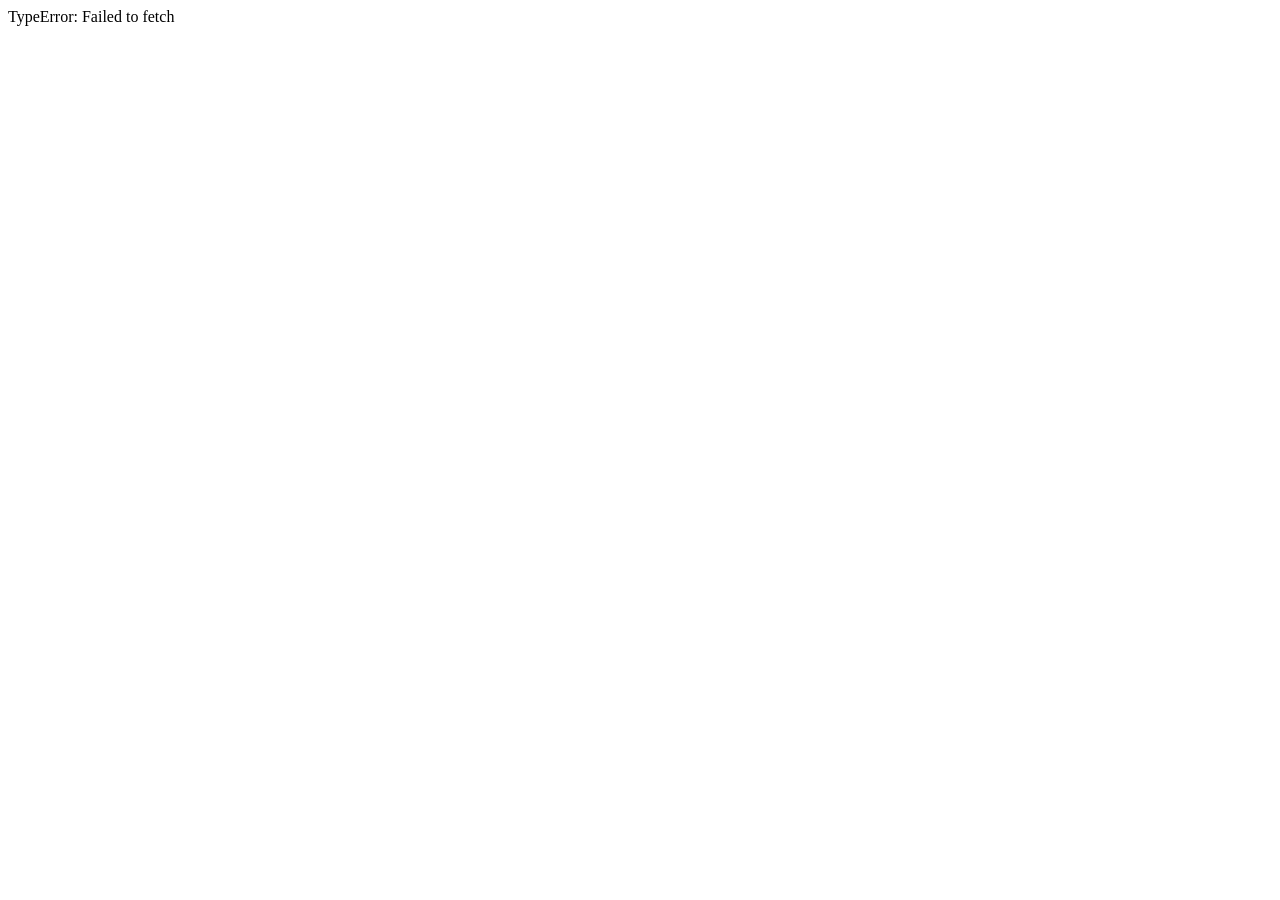
==== www/index.html @ 34a19ab0 "[docker] [init] add (api, www, nginx, postgres) / [go] update project struct" ====
<!DOCTYPE html>
<html lang="ru">
<head>
  <meta charset="UTF-8" />
  <title>Вывод сообщения</title>
</head>
<body>
  <div id="output">Загрузка...</div>

  <script>
    async function fetchMessage() {
      try {
         const response = await fetch('http://localhost:8080/api/');
        if (!response.ok) {
          throw new Error(`Ошибка HTTP: ${response.status}`);
        }
        console.log("1");
        const data = await response.json();
        document.getElementById('output').textContent = data.message;
      } catch (error) {
        document.getElementById('output').textContent = error;
      }
    }

    fetchMessage();
  </script>
</body>
</html>
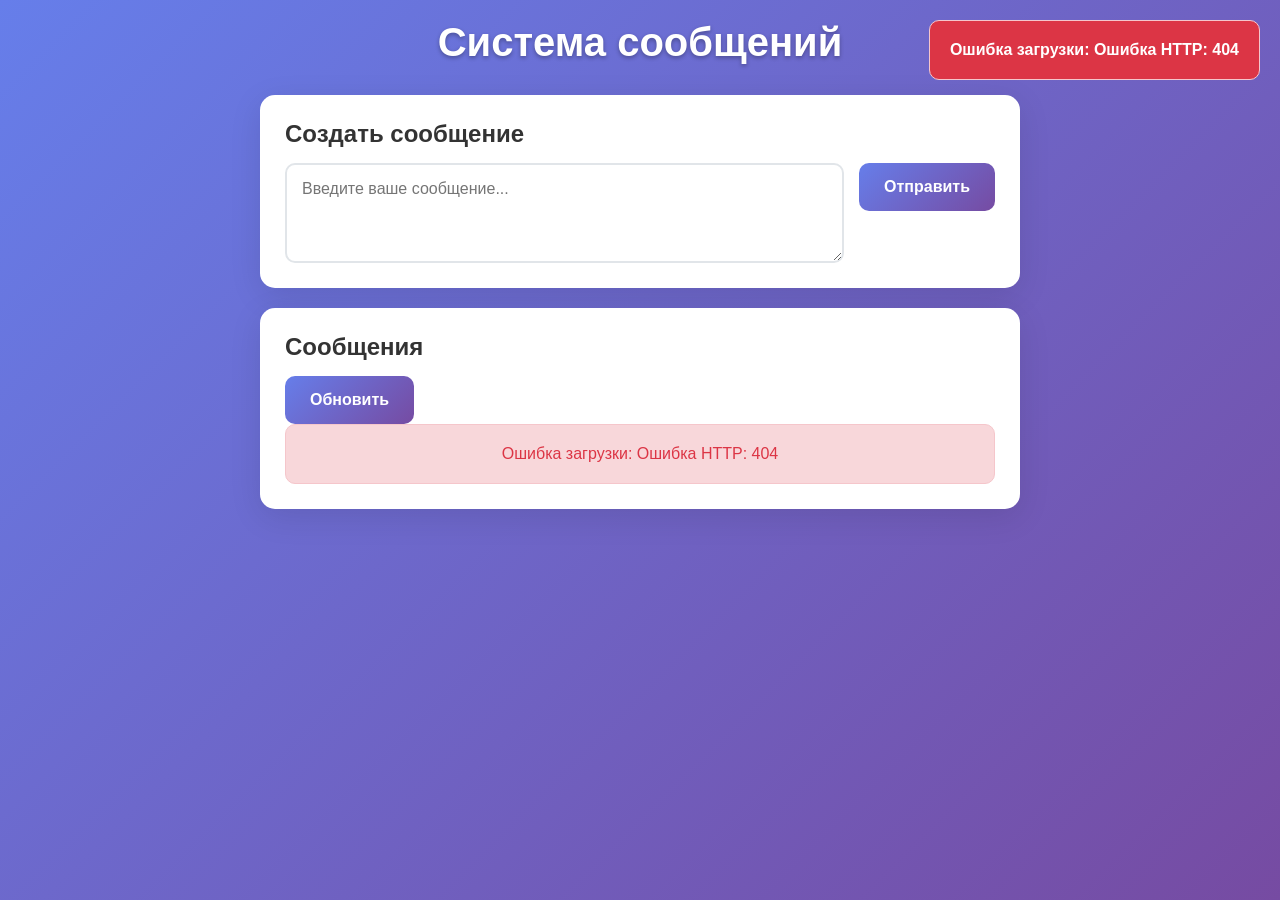
==== commit 62bd4013: "speedrun 1" ====
--- a/www/index.html
+++ b/www/index.html
@@ -2,27 +2,31 @@
 <html lang="ru">
 <head>
   <meta charset="UTF-8" />
-  <title>Вывод сообщения</title>
+  <meta name="viewport" content="width=device-width, initial-scale=1.0">
+  <title>Система сообщений</title>
+  <link rel="stylesheet" href="styles.css">
 </head>
 <body>
-  <div id="output">Загрузка...</div>
+  <div class="container">
+    <h1>Система сообщений</h1>
+    
+    <div class="message-form">
+      <h2>Создать сообщение</h2>
+      <div class="form-group">
+        <textarea id="messageText" placeholder="Введите ваше сообщение..."></textarea>
+        <button onclick="createMessage()">Отправить</button>
+      </div>
+    </div>
 
-  <script>
-    async function fetchMessage() {
-      try {
-         const response = await fetch('http://localhost:8080/api/');
-        if (!response.ok) {
-          throw new Error(`Ошибка HTTP: ${response.status}`);
-        }
-        console.log("1");
-        const data = await response.json();
-        document.getElementById('output').textContent = data.message;
-      } catch (error) {
-        document.getElementById('output').textContent = error;
-      }
-    }
+    <div class="messages-section">
+      <h2>Сообщения</h2>
+      <button onclick="loadMessages()">Обновить</button>
+      <div id="output">Загрузка...</div>
+    </div>
 
-    fetchMessage();
-  </script>
+    <div class="status" id="status"></div>
+  </div>
+
+  <script src="scripts.js"></script>
 </body>
 </html>
--- a/www/styles.css
+++ b/www/styles.css
@@ -0,0 +1,190 @@
+* {
+    margin: 0;
+    padding: 0;
+    box-sizing: border-box;
+}
+
+body {
+    font-family: -apple-system, BlinkMacSystemFont, 'Segoe UI', Roboto, Oxygen, Ubuntu, Cantarell, sans-serif;
+    background: linear-gradient(135deg, #667eea 0%, #764ba2 100%);
+    min-height: 100vh;
+    color: #333;
+}
+
+.container {
+    max-width: 800px;
+    margin: 0 auto;
+    padding: 20px;
+}
+
+h1 {
+    text-align: center;
+    color: white;
+    margin-bottom: 30px;
+    font-size: 2.5rem;
+    text-shadow: 0 2px 4px rgba(0,0,0,0.3);
+}
+
+h2 {
+    color: #333;
+    margin-bottom: 15px;
+    font-size: 1.5rem;
+}
+
+.message-form, .messages-section {
+    background: white;
+    border-radius: 15px;
+    padding: 25px;
+    margin-bottom: 20px;
+    box-shadow: 0 8px 32px rgba(0,0,0,0.1);
+    backdrop-filter: blur(10px);
+}
+
+.form-group {
+    display: flex;
+    gap: 15px;
+    align-items: flex-start;
+}
+
+textarea {
+    flex: 1;
+    padding: 15px;
+    border: 2px solid #e1e5e9;
+    border-radius: 10px;
+    font-size: 16px;
+    resize: vertical;
+    min-height: 100px;
+    font-family: inherit;
+    transition: border-color 0.3s ease;
+}
+
+textarea:focus {
+    outline: none;
+    border-color: #667eea;
+    box-shadow: 0 0 0 3px rgba(102, 126, 234, 0.1);
+}
+
+button {
+    padding: 15px 25px;
+    background: linear-gradient(135deg, #667eea 0%, #764ba2 100%);
+    color: white;
+    border: none;
+    border-radius: 10px;
+    font-size: 16px;
+    font-weight: 600;
+    cursor: pointer;
+    transition: all 0.3s ease;
+    white-space: nowrap;
+}
+
+button:hover {
+    transform: translateY(-2px);
+    box-shadow: 0 5px 15px rgba(102, 126, 234, 0.4);
+}
+
+button:active {
+    transform: translateY(0);
+}
+
+.message {
+    background: #f8f9fa;
+    border: 1px solid #e9ecef;
+    border-radius: 10px;
+    padding: 20px;
+    margin-bottom: 15px;
+    transition: all 0.3s ease;
+}
+
+.message:hover {
+    box-shadow: 0 4px 15px rgba(0,0,0,0.1);
+    transform: translateY(-1px);
+}
+
+.message-content {
+    font-size: 16px;
+    line-height: 1.6;
+    margin-bottom: 10px;
+    word-wrap: break-word;
+}
+
+.message-meta {
+    font-size: 12px;
+    color: #6c757d;
+    display: flex;
+    justify-content: space-between;
+    align-items: center;
+}
+
+.delete-btn {
+    padding: 5px 10px;
+    font-size: 12px;
+    background: #dc3545;
+    margin-left: 10px;
+}
+
+.delete-btn:hover {
+    background: #c82333;
+    box-shadow: 0 3px 10px rgba(220, 53, 69, 0.4);
+}
+
+.status {
+    position: fixed;
+    top: 20px;
+    right: 20px;
+    padding: 15px 25px;
+    border-radius: 10px;
+    font-weight: 600;
+    z-index: 1000;
+    transition: all 0.3s ease;
+    transform: translateX(100%);
+}
+
+.status.success {
+    background: #28a745;
+    color: white;
+    transform: translateX(0);
+}
+
+.status.error {
+    background: #dc3545;
+    color: white;
+    transform: translateX(0);
+}
+
+.no-messages {
+    text-align: center;
+    color: #6c757d;
+    font-style: italic;
+    padding: 40px;
+}
+
+.error {
+    color: #dc3545;
+    text-align: center;
+    padding: 20px;
+    background: #f8d7da;
+    border-radius: 10px;
+    border: 1px solid #f5c6cb;
+}
+
+@media (max-width: 768px) {
+    .container {
+        padding: 10px;
+    }
+    
+    .form-group {
+        flex-direction: column;
+    }
+    
+    h1 {
+        font-size: 2rem;
+    }
+    
+    .message-meta {
+        flex-direction: column;
+        align-items: flex-start;
+        gap: 10px;
+    }
+}
+
+
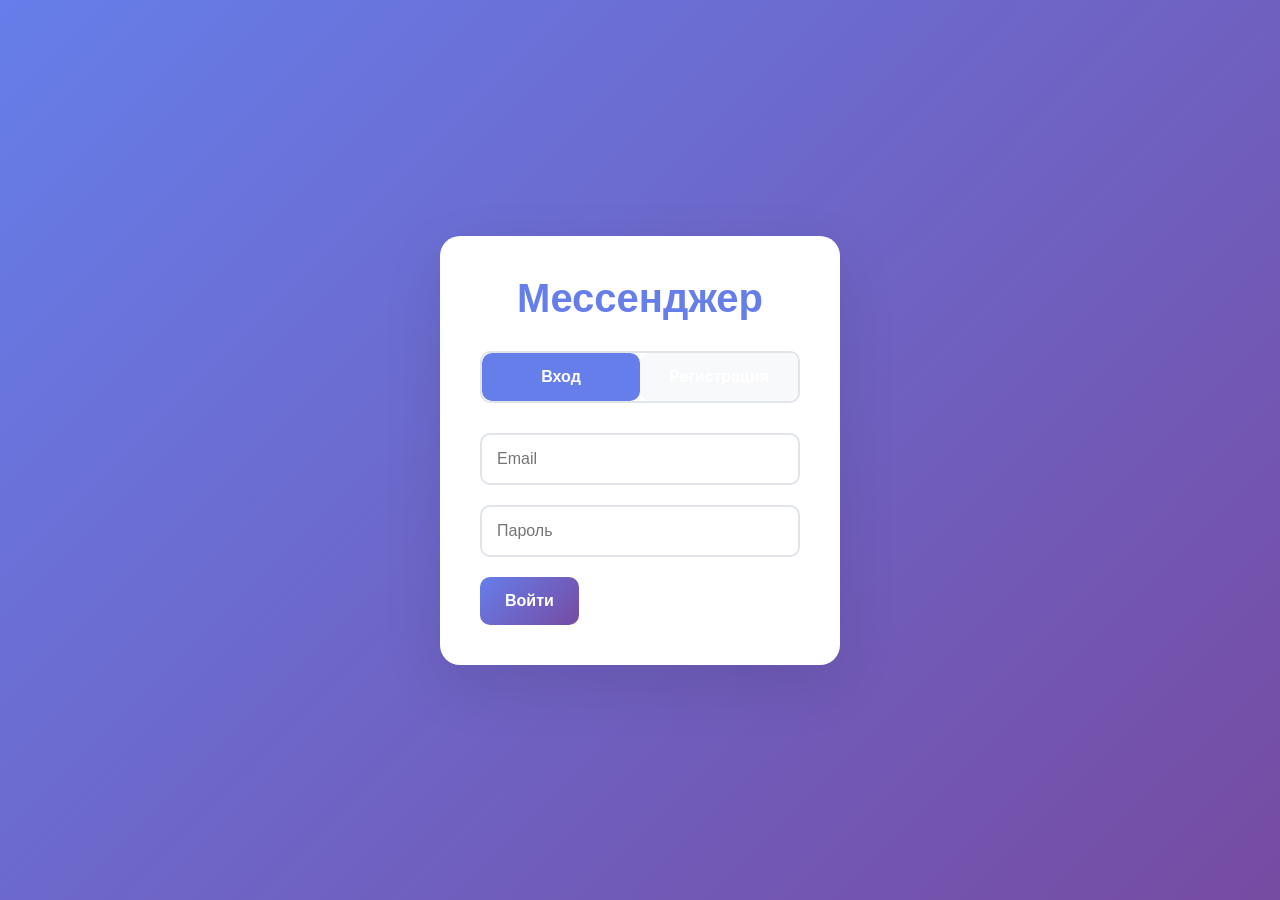
==== commit 35a787df: "speedrun 6" ====
--- a/www/index.html
+++ b/www/index.html
@@ -3,29 +3,104 @@
 <head>
   <meta charset="UTF-8" />
   <meta name="viewport" content="width=device-width, initial-scale=1.0">
-  <title>Система сообщений</title>
+  <title>Мессенджер</title>
   <link rel="stylesheet" href="styles.css">
 </head>
 <body>
-  <div class="container">
-    <h1>Система сообщений</h1>
-    
-    <div class="message-form">
-      <h2>Создать сообщение</h2>
-      <div class="form-group">
-        <textarea id="messageText" placeholder="Введите ваше сообщение..."></textarea>
-        <button onclick="createMessage()">Отправить</button>
+  <!-- Экран авторизации -->
+  <div id="authScreen" class="auth-screen">
+    <div class="auth-container">
+      <h1>Мессенджер</h1>
+      <div class="auth-tabs">
+        <button id="loginTab" class="tab-btn active" onclick="switchTab('login')">Вход</button>
+        <button id="registerTab" class="tab-btn" onclick="switchTab('register')">Регистрация</button>
+      </div>
+      
+      <!-- Форма входа -->
+      <div id="loginForm" class="auth-form">
+        <div class="form-group">
+          <input type="email" id="loginEmail" placeholder="Email" required>
+        </div>
+        <div class="form-group">
+          <input type="password" id="loginPassword" placeholder="Пароль" required>
+        </div>
+        <button onclick="login()">Войти</button>
+      </div>
+      
+      <!-- Форма регистрации -->
+      <div id="registerForm" class="auth-form hidden">
+        <div class="form-group">
+          <input type="text" id="registerFirstName" placeholder="Имя" required>
+        </div>
+        <div class="form-group">
+          <input type="text" id="registerLastName" placeholder="Фамилия" required>
+        </div>
+        <div class="form-group">
+          <input type="email" id="registerEmail" placeholder="Email" required>
+        </div>
+        <div class="form-group">
+          <input type="password" id="registerPassword" placeholder="Пароль" required>
+        </div>
+        <button onclick="register()">Зарегистрироваться</button>
       </div>
     </div>
+  </div>
 
-    <div class="messages-section">
-      <h2>Сообщения</h2>
-      <button onclick="loadMessages()">Обновить</button>
-      <div id="output">Загрузка...</div>
+  <!-- Главный экран чата -->
+  <div id="chatScreen" class="chat-screen hidden">
+    <div class="chat-container">
+      <!-- Боковая панель -->
+      <div class="sidebar">
+        <div class="user-info">
+          <div class="user-avatar">👤</div>
+          <div class="user-details">
+            <div id="currentUserName">Пользователь</div>
+            <button onclick="logout()" class="logout-btn">Выйти</button>
+          </div>
+        </div>
+        
+        <!-- Поиск друзей -->
+        <div class="search-section">
+          <input type="text" id="userSearch" placeholder="Поиск пользователей..." onkeyup="searchUsers()">
+          <div id="searchResults" class="search-results"></div>
+        </div>
+        
+        <!-- Список друзей -->
+        <div class="friends-section">
+          <h3>Друзья</h3>
+          <div id="friendsList" class="friends-list"></div>
+        </div>
+        
+        <!-- Входящие запросы в друзья -->
+        <div class="requests-section">
+          <h3>Заявки в друзья</h3>
+          <div id="friendRequests" class="friend-requests"></div>
+        </div>
+      </div>
+
+      <!-- Область чата -->
+      <div class="chat-area">
+        <div id="chatHeader" class="chat-header">
+          <div class="chat-title">Выберите собеседника</div>
+        </div>
+        
+        <div id="messagesContainer" class="messages-container">
+          <div class="no-chat-selected">
+            Выберите друга из списка, чтобы начать переписку
+          </div>
+        </div>
+        
+        <div id="messageForm" class="message-form hidden">
+          <div class="form-group">
+            <textarea id="messageText" placeholder="Введите сообщение..." rows="2"></textarea>
+            <button onclick="sendMessage()">Отправить</button>
+          </div>
+        </div>
+      </div>
     </div>
+  </div>
 
-    <div class="status" id="status"></div>
-  </div>
+  <div class="status" id="status"></div>
 
   <script src="scripts.js"></script>
 </body>
--- a/www/styles.css
+++ b/www/styles.css
@@ -11,59 +11,351 @@
     color: #333;
 }
 
-.container {
-    max-width: 800px;
-    margin: 0 auto;
-    padding: 20px;
-}
-
-h1 {
+/* Экран авторизации */
+.auth-screen {
+    display: flex;
+    justify-content: center;
+    align-items: center;
+    min-height: 100vh;
+    padding: 20px;
+}
+
+.auth-container {
+    background: white;
+    border-radius: 20px;
+    padding: 40px;
+    box-shadow: 0 20px 60px rgba(0,0,0,0.1);
+    width: 100%;
+    max-width: 400px;
+}
+
+.auth-container h1 {
     text-align: center;
-    color: white;
+    color: #667eea;
     margin-bottom: 30px;
     font-size: 2.5rem;
-    text-shadow: 0 2px 4px rgba(0,0,0,0.3);
-}
-
-h2 {
-    color: #333;
-    margin-bottom: 15px;
-    font-size: 1.5rem;
-}
-
-.message-form, .messages-section {
-    background: white;
-    border-radius: 15px;
-    padding: 25px;
+}
+
+.auth-tabs {
+    display: flex;
+    margin-bottom: 30px;
+    border-radius: 10px;
+    overflow: hidden;
+    border: 2px solid #e1e5e9;
+}
+
+.tab-btn {
+    flex: 1;
+    padding: 15px;
+    background: #f8f9fa;
+    border: none;
+    cursor: pointer;
+    font-size: 16px;
+    font-weight: 600;
+    transition: all 0.3s ease;
+}
+
+.tab-btn.active {
+    background: #667eea;
+    color: white;
+}
+
+.auth-form {
+    display: block;
+}
+
+.auth-form.hidden {
+    display: none;
+}
+
+.form-group {
     margin-bottom: 20px;
-    box-shadow: 0 8px 32px rgba(0,0,0,0.1);
-    backdrop-filter: blur(10px);
-}
-
-.form-group {
-    display: flex;
-    gap: 15px;
-    align-items: flex-start;
-}
-
-textarea {
-    flex: 1;
+}
+
+.form-group input {
+    width: 100%;
     padding: 15px;
     border: 2px solid #e1e5e9;
     border-radius: 10px;
     font-size: 16px;
-    resize: vertical;
-    min-height: 100px;
-    font-family: inherit;
     transition: border-color 0.3s ease;
 }
 
-textarea:focus {
+.form-group input:focus {
     outline: none;
     border-color: #667eea;
     box-shadow: 0 0 0 3px rgba(102, 126, 234, 0.1);
 }
 
+/* Главный экран чата */
+.chat-screen {
+    display: none;
+    height: 100vh;
+}
+
+.chat-screen.active {
+    display: block;
+}
+
+.chat-container {
+    display: flex;
+    height: 100vh;
+}
+
+/* Боковая панель */
+.sidebar {
+    width: 350px;
+    background: white;
+    border-right: 1px solid #e1e5e9;
+    display: flex;
+    flex-direction: column;
+    overflow: hidden;
+}
+
+.user-info {
+    padding: 20px;
+    border-bottom: 1px solid #e1e5e9;
+    display: flex;
+    align-items: center;
+    gap: 15px;
+}
+
+.user-avatar {
+    width: 50px;
+    height: 50px;
+    border-radius: 50%;
+    background: #667eea;
+    color: white;
+    display: flex;
+    align-items: center;
+    justify-content: center;
+    font-size: 24px;
+}
+
+.user-details {
+    flex: 1;
+}
+
+#currentUserName {
+    font-weight: 600;
+    font-size: 16px;
+    margin-bottom: 5px;
+}
+
+.logout-btn {
+    padding: 5px 10px;
+    font-size: 12px;
+    background: #dc3545;
+    color: white;
+    border: none;
+    border-radius: 5px;
+    cursor: pointer;
+}
+
+/* Поиск */
+.search-section {
+    padding: 20px;
+    border-bottom: 1px solid #e1e5e9;
+}
+
+.search-section input {
+    width: 100%;
+    padding: 10px;
+    border: 2px solid #e1e5e9;
+    border-radius: 8px;
+    font-size: 14px;
+}
+
+.search-results {
+    margin-top: 10px;
+    max-height: 150px;
+    overflow-y: auto;
+}
+
+.search-result-item {
+    padding: 10px;
+    border-radius: 8px;
+    cursor: pointer;
+    transition: background 0.2s;
+    display: flex;
+    justify-content: space-between;
+    align-items: center;
+}
+
+.search-result-item:hover {
+    background: #f8f9fa;
+}
+
+.add-friend-btn {
+    padding: 5px 10px;
+    font-size: 12px;
+    background: #28a745;
+    color: white;
+    border: none;
+    border-radius: 5px;
+    cursor: pointer;
+}
+
+/* Список друзей */
+.friends-section, .requests-section {
+    padding: 20px;
+    flex: 1;
+    overflow-y: auto;
+}
+
+.friends-section h3, .requests-section h3 {
+    margin-bottom: 15px;
+    font-size: 16px;
+    color: #667eea;
+}
+
+.friend-item, .request-item {
+    padding: 15px;
+    border-radius: 10px;
+    cursor: pointer;
+    transition: all 0.2s;
+    margin-bottom: 10px;
+    border: 2px solid transparent;
+}
+
+.friend-item:hover {
+    background: #f8f9fa;
+}
+
+.friend-item.active {
+    background: #667eea;
+    color: white;
+    border-color: #667eea;
+}
+
+.friend-name {
+    font-weight: 600;
+    margin-bottom: 5px;
+}
+
+.friend-email {
+    font-size: 12px;
+    color: #6c757d;
+}
+
+.friend-item.active .friend-email {
+    color: rgba(255,255,255,0.8);
+}
+
+.request-actions {
+    display: flex;
+    gap: 10px;
+    margin-top: 10px;
+}
+
+.accept-btn {
+    padding: 5px 10px;
+    font-size: 12px;
+    background: #28a745;
+    color: white;
+    border: none;
+    border-radius: 5px;
+    cursor: pointer;
+}
+
+.reject-btn {
+    padding: 5px 10px;
+    font-size: 12px;
+    background: #dc3545;
+    color: white;
+    border: none;
+    border-radius: 5px;
+    cursor: pointer;
+}
+
+/* Область чата */
+.chat-area {
+    flex: 1;
+    display: flex;
+    flex-direction: column;
+    background: #f8f9fa;
+}
+
+.chat-header {
+    background: white;
+    padding: 20px;
+    border-bottom: 1px solid #e1e5e9;
+}
+
+.chat-title {
+    font-weight: 600;
+    font-size: 18px;
+}
+
+.messages-container {
+    flex: 1;
+    padding: 20px;
+    overflow-y: auto;
+}
+
+.no-chat-selected {
+    text-align: center;
+    color: #6c757d;
+    font-style: italic;
+    margin-top: 50px;
+}
+
+.message {
+    background: white;
+    border-radius: 15px;
+    padding: 15px;
+    margin-bottom: 15px;
+    max-width: 70%;
+    box-shadow: 0 2px 10px rgba(0,0,0,0.1);
+}
+
+.message.own {
+    background: #667eea;
+    color: white;
+    margin-left: auto;
+}
+
+.message-content {
+    margin-bottom: 8px;
+    line-height: 1.4;
+    word-wrap: break-word;
+}
+
+.message-time {
+    font-size: 12px;
+    opacity: 0.7;
+}
+
+.message-form {
+    background: white;
+    padding: 20px;
+    border-top: 1px solid #e1e5e9;
+}
+
+.message-form .form-group {
+    display: flex;
+    gap: 15px;
+    align-items: flex-end;
+    margin-bottom: 0;
+}
+
+.message-form textarea {
+    flex: 1;
+    padding: 15px;
+    border: 2px solid #e1e5e9;
+    border-radius: 10px;
+    font-size: 16px;
+    resize: none;
+    font-family: inherit;
+    transition: border-color 0.3s ease;
+}
+
+.message-form textarea:focus {
+    outline: none;
+    border-color: #667eea;
+    box-shadow: 0 0 0 3px rgba(102, 126, 234, 0.1);
+}
+
 button {
     padding: 15px 25px;
     background: linear-gradient(135deg, #667eea 0%, #764ba2 100%);
@@ -84,47 +376,6 @@
 
 button:active {
     transform: translateY(0);
-}
-
-.message {
-    background: #f8f9fa;
-    border: 1px solid #e9ecef;
-    border-radius: 10px;
-    padding: 20px;
-    margin-bottom: 15px;
-    transition: all 0.3s ease;
-}
-
-.message:hover {
-    box-shadow: 0 4px 15px rgba(0,0,0,0.1);
-    transform: translateY(-1px);
-}
-
-.message-content {
-    font-size: 16px;
-    line-height: 1.6;
-    margin-bottom: 10px;
-    word-wrap: break-word;
-}
-
-.message-meta {
-    font-size: 12px;
-    color: #6c757d;
-    display: flex;
-    justify-content: space-between;
-    align-items: center;
-}
-
-.delete-btn {
-    padding: 5px 10px;
-    font-size: 12px;
-    background: #dc3545;
-    margin-left: 10px;
-}
-
-.delete-btn:hover {
-    background: #c82333;
-    box-shadow: 0 3px 10px rgba(220, 53, 69, 0.4);
 }
 
 .status {
@@ -151,40 +402,32 @@
     transform: translateX(0);
 }
 
-.no-messages {
-    text-align: center;
-    color: #6c757d;
-    font-style: italic;
-    padding: 40px;
-}
-
-.error {
-    color: #dc3545;
-    text-align: center;
-    padding: 20px;
-    background: #f8d7da;
-    border-radius: 10px;
-    border: 1px solid #f5c6cb;
-}
-
+.hidden {
+    display: none;
+}
+
+/* Адаптивность */
 @media (max-width: 768px) {
-    .container {
-        padding: 10px;
-    }
-    
-    .form-group {
+    .chat-container {
         flex-direction: column;
     }
     
-    h1 {
-        font-size: 2rem;
+    .sidebar {
+        width: 100%;
+        height: 50vh;
     }
     
-    .message-meta {
-        flex-direction: column;
-        align-items: flex-start;
-        gap: 10px;
+    .chat-area {
+        height: 50vh;
     }
-}
-
-
+    
+    .auth-container {
+        padding: 20px;
+    }
+    
+    .message {
+        max-width: 85%;
+    }
+}
+
+
